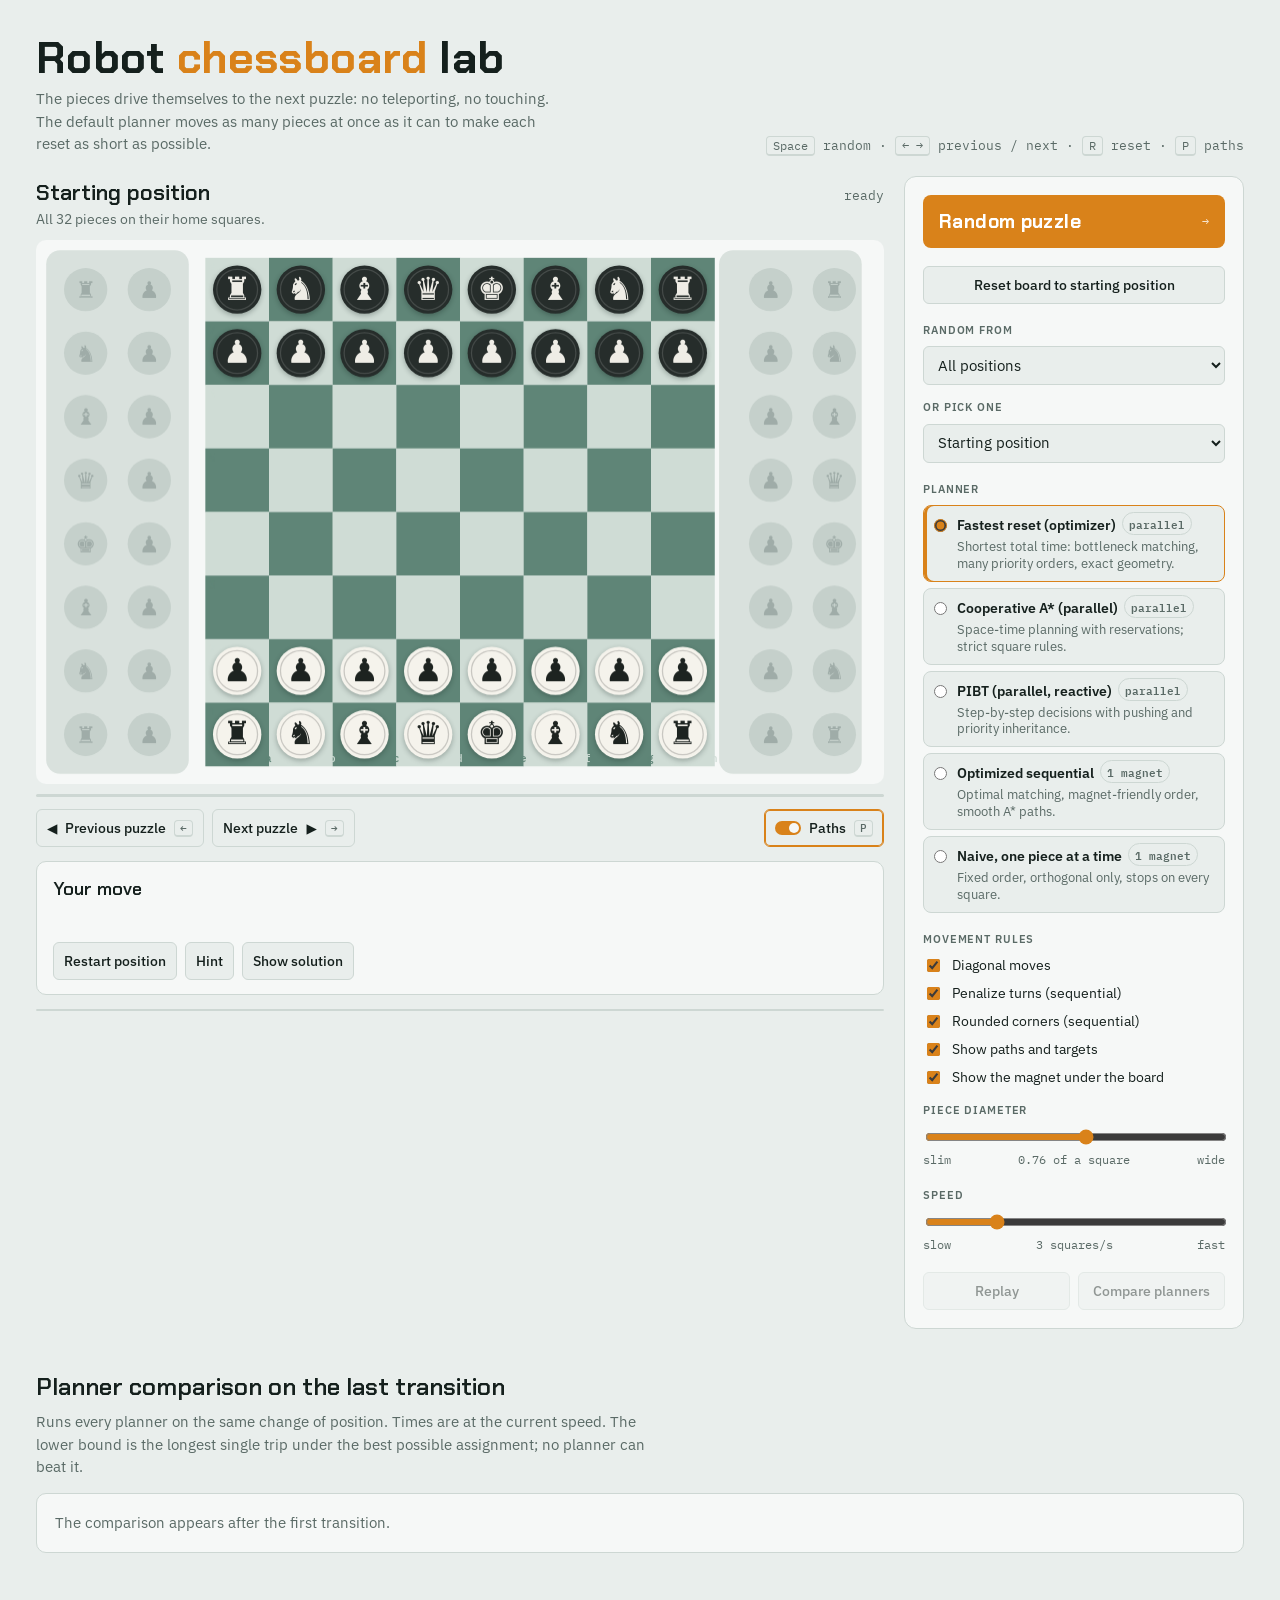
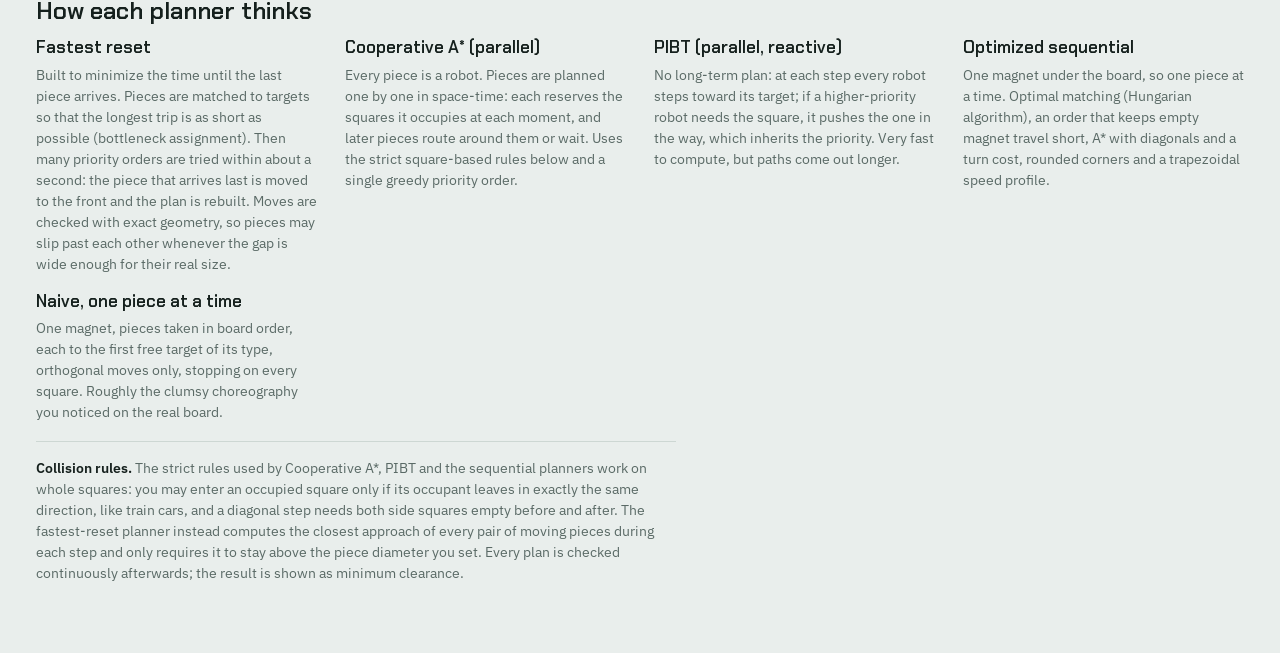
==== index.html @ f450df70 "Robot Chessboard Lab: path planning for a self-moving chessboard Five planners on the same change of" ====
<!doctype html>
<html lang="en">
<head>
<meta charset="utf-8">
<title>Robot Chessboard Lab</title>
<meta name="description" content="Simulator for a self-moving chessboard: pieces drive to the next puzzle without colliding, with five path planners to compare and playable mate-in-two puzzles.">
<meta property="og:title" content="Robot Chessboard Lab">
<meta property="og:description" content="Simulator for a self-moving chessboard: pieces drive to the next puzzle without colliding, with five path planners to compare and playable mate-in-two puzzles.">
<meta property="og:image" content="https://mmereu97.github.io/robot-chessboard-lab/docs/social-preview.png">
<meta property="og:image:width" content="1860">
<meta property="og:image:height" content="972">
<meta property="og:url" content="https://mmereu97.github.io/robot-chessboard-lab/">
<meta property="og:type" content="website">
<meta name="twitter:card" content="summary_large_image">
<meta http-equiv="refresh" content="0; url=static/">
</head>
<body><p><a href="static/">Open Robot Chessboard Lab</a></p></body>
</html>
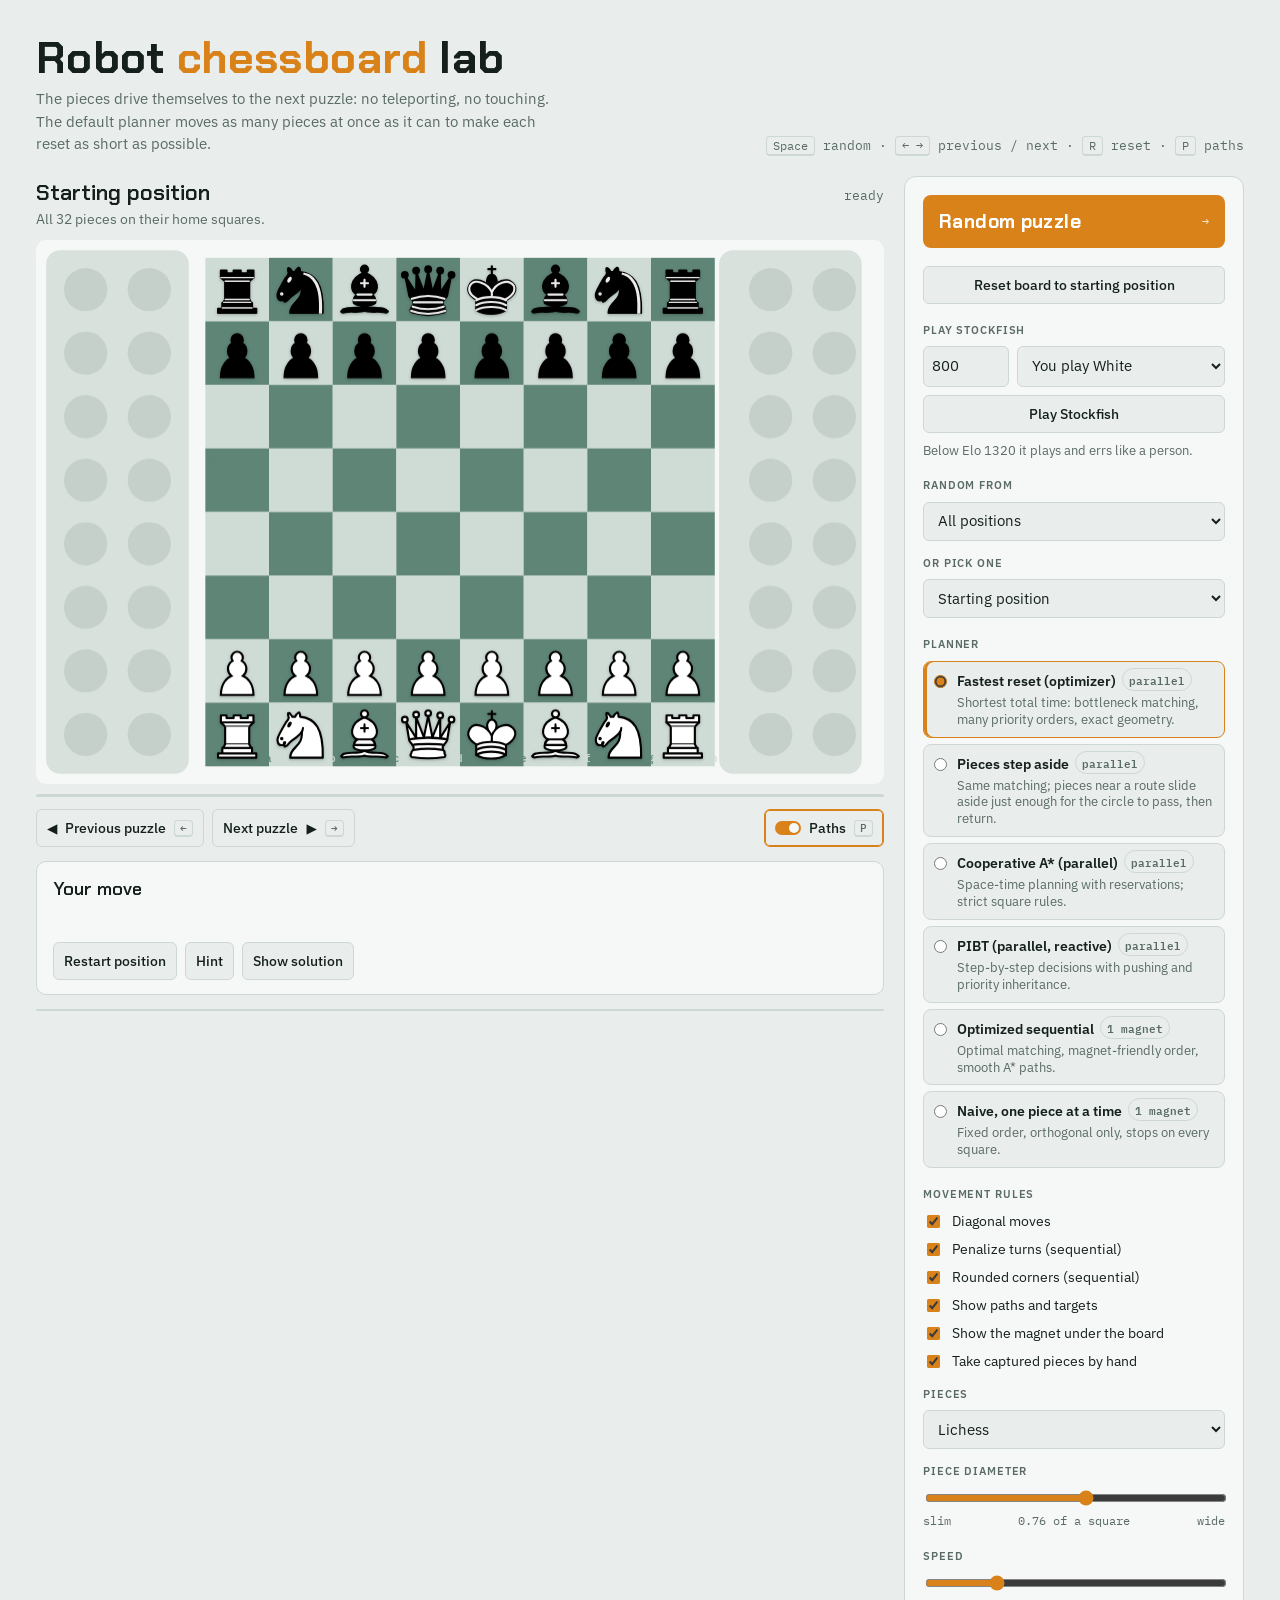
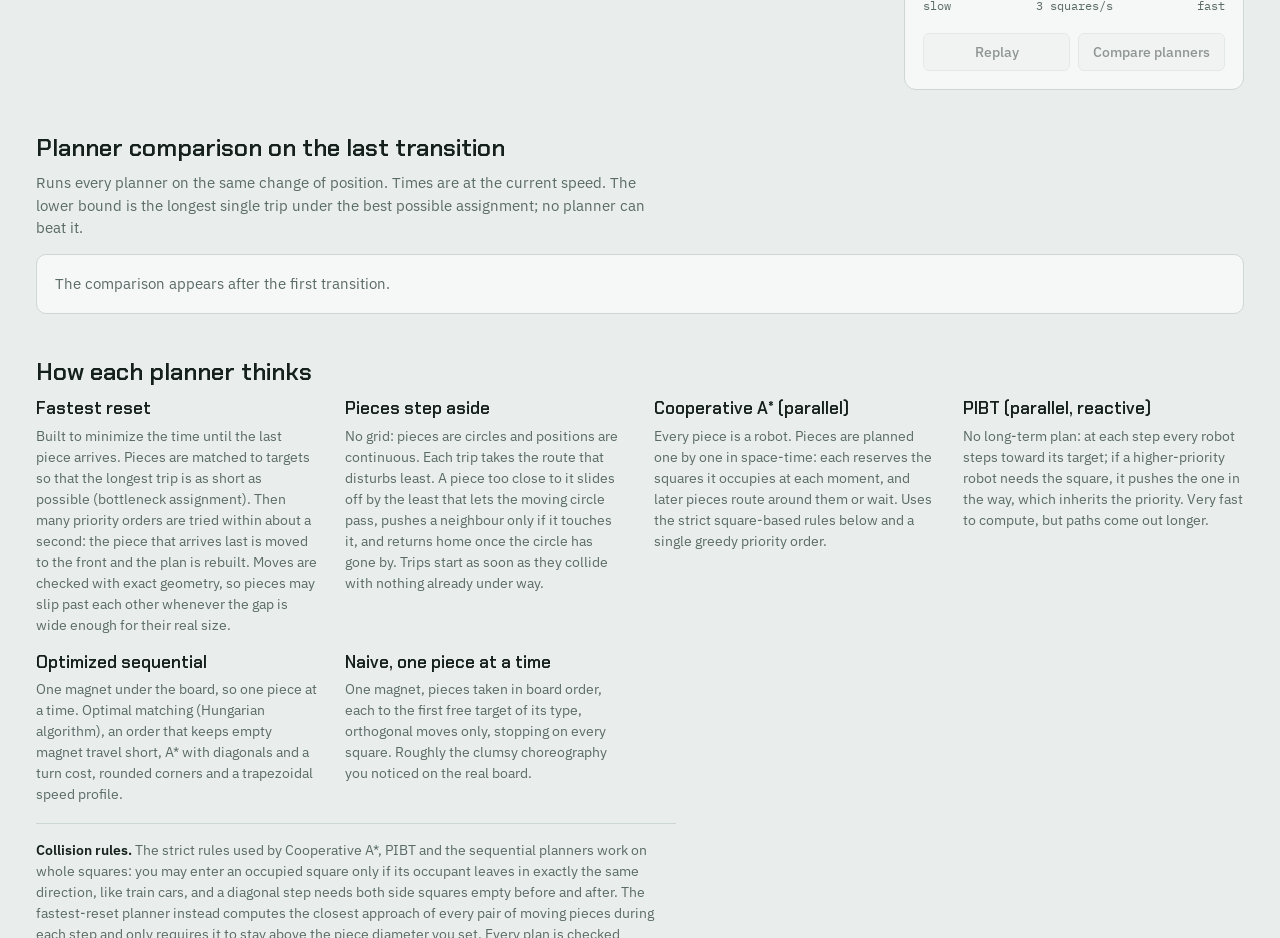
==== commit 6e8b08f8: "New planner: pieces step aside by the least that lets a circle pass Same matching as Fastest reset, " ====
--- a/index.html
+++ b/index.html
@@ -3,9 +3,9 @@
 <head>
 <meta charset="utf-8">
 <title>Robot Chessboard Lab</title>
-<meta name="description" content="Simulator for a self-moving chessboard: pieces drive to the next puzzle without colliding, with five path planners to compare and playable mate-in-two puzzles.">
+<meta name="description" content="Simulator for a self-moving chessboard: pieces drive to the next puzzle without colliding, with six path planners to compare and playable mate-in-two puzzles.">
 <meta property="og:title" content="Robot Chessboard Lab">
-<meta property="og:description" content="Simulator for a self-moving chessboard: pieces drive to the next puzzle without colliding, with five path planners to compare and playable mate-in-two puzzles.">
+<meta property="og:description" content="Simulator for a self-moving chessboard: pieces drive to the next puzzle without colliding, with six path planners to compare and playable mate-in-two puzzles.">
 <meta property="og:image" content="https://mmereu97.github.io/robot-chessboard-lab/docs/social-preview.png">
 <meta property="og:image:width" content="1860">
 <meta property="og:image:height" content="972">
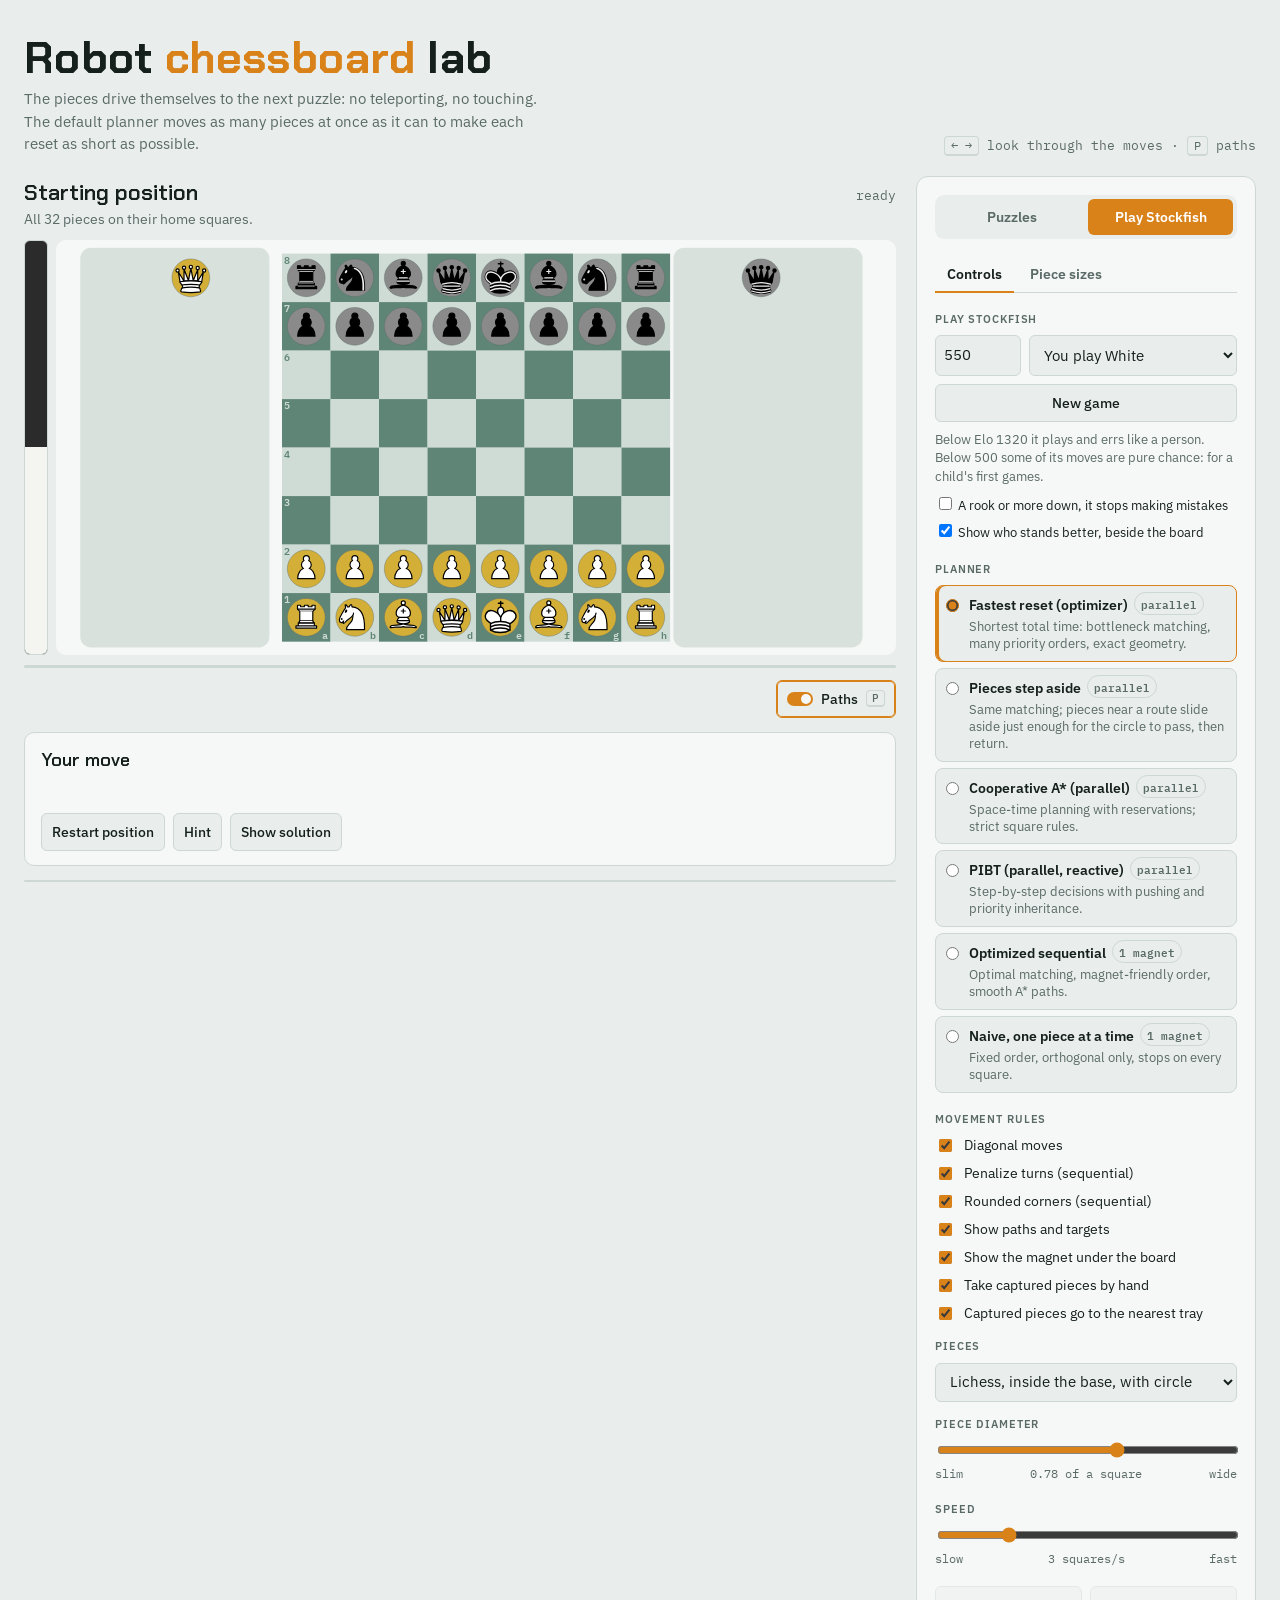
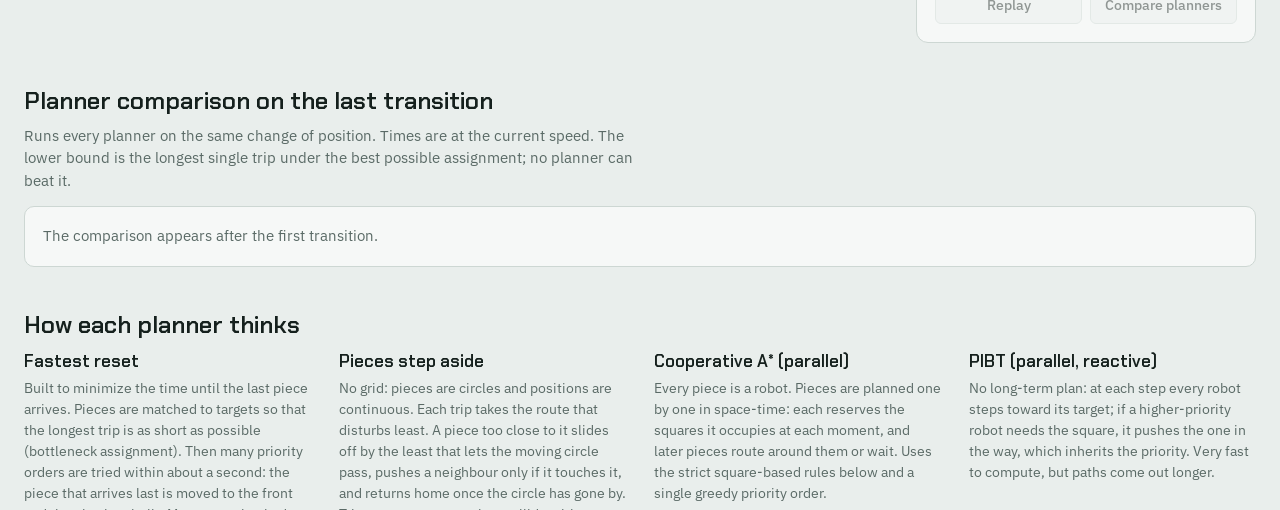
==== commit efe8ffb1: "Only the twin mates are listed; paths always on online; Stockfish at Elo 550 by default Co-Authored-" ====
--- a/index.html
+++ b/index.html
@@ -3,9 +3,9 @@
 <head>
 <meta charset="utf-8">
 <title>Robot Chessboard Lab</title>
-<meta name="description" content="Simulator for a self-moving chessboard: pieces drive to the next puzzle without colliding, with six path planners to compare and playable mate-in-two puzzles.">
+<meta name="description" content="Simulator for a self-moving chessboard: pieces drive to the next puzzle without colliding, with six path planners to compare, a hundred twin-mate puzzles from Lichess games and a Stockfish opponent.">
 <meta property="og:title" content="Robot Chessboard Lab">
-<meta property="og:description" content="Simulator for a self-moving chessboard: pieces drive to the next puzzle without colliding, with six path planners to compare and playable mate-in-two puzzles.">
+<meta property="og:description" content="Simulator for a self-moving chessboard: pieces drive to the next puzzle without colliding, with six path planners to compare, a hundred twin-mate puzzles from Lichess games and a Stockfish opponent.">
 <meta property="og:image" content="https://mmereu97.github.io/robot-chessboard-lab/docs/social-preview.png">
 <meta property="og:image:width" content="1860">
 <meta property="og:image:height" content="972">
